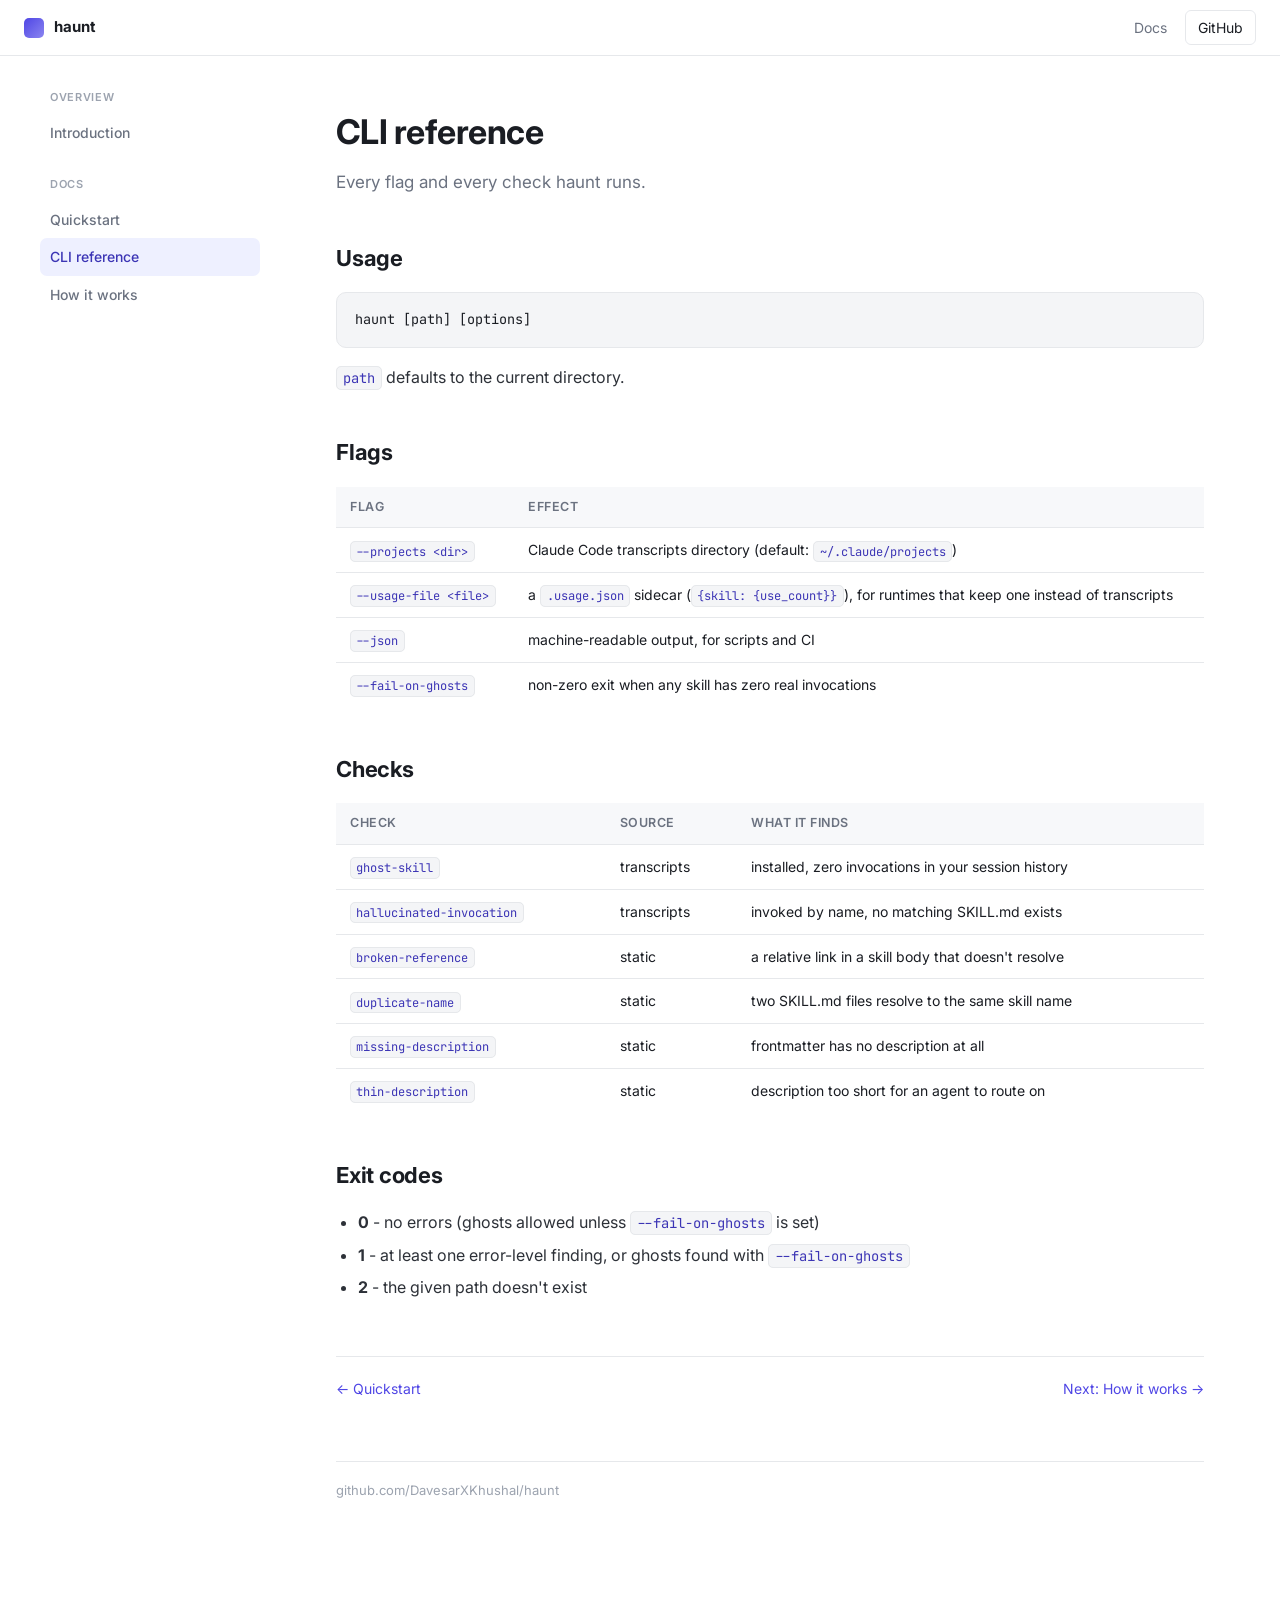
==== site/docs/cli-reference.html @ d3a732b2 "docs: multi-page light-theme documentation site" ====
<!doctype html>
<html lang="en">
<head>
<meta charset="utf-8">
<meta name="viewport" content="width=device-width, initial-scale=1">
<title>CLI reference - haunt docs</title>
<link rel="stylesheet" href="../styles.css">
</head>
<body>
<div class="topbar">
  <a class="topbar-brand" href="../index.html"><span class="mark"></span>haunt</a>
  <div class="topbar-right">
    <a href="../docs/quickstart.html">Docs</a>
    <a class="gh" href="https://github.com/DavesarXKhushal/haunt">GitHub</a>
  </div>
</div>
<div class="layout">
  <nav class="sidebar"><div class="group"><div class="group-label">Overview</div><a class="link" href="../index.html">Introduction</a></div><div class="group"><div class="group-label">Docs</div><a class="link" href="../docs/quickstart.html">Quickstart</a><a class="link active" href="../docs/cli-reference.html">CLI reference</a><a class="link" href="../docs/how-it-works.html">How it works</a></div></nav>
  <main class="content">
    <h1>CLI reference</h1>
    <p class="subtitle">Every flag and every check haunt runs.</p>
    
<h2>Usage</h2>
<pre>haunt [path] [options]</pre>
<p><code class="inline">path</code> defaults to the current directory.</p>

<h2>Flags</h2>
<table>
<tr><th>Flag</th><th>Effect</th></tr>
<tr><td><code class="inline">--projects &lt;dir&gt;</code></td><td>Claude Code transcripts directory (default: <code class="inline">~/.claude/projects</code>)</td></tr>
<tr><td><code class="inline">--usage-file &lt;file&gt;</code></td><td>a <code class="inline">.usage.json</code> sidecar (<code class="inline">{skill: {use_count}}</code>), for runtimes that keep one instead of transcripts</td></tr>
<tr><td><code class="inline">--json</code></td><td>machine-readable output, for scripts and CI</td></tr>
<tr><td><code class="inline">--fail-on-ghosts</code></td><td>non-zero exit when any skill has zero real invocations</td></tr>
</table>

<h2>Checks</h2>
<table>
<tr><th>Check</th><th>Source</th><th>What it finds</th></tr>
<tr><td><code class="inline">ghost-skill</code></td><td>transcripts</td><td>installed, zero invocations in your session history</td></tr>
<tr><td><code class="inline">hallucinated-invocation</code></td><td>transcripts</td><td>invoked by name, no matching SKILL.md exists</td></tr>
<tr><td><code class="inline">broken-reference</code></td><td>static</td><td>a relative link in a skill body that doesn't resolve</td></tr>
<tr><td><code class="inline">duplicate-name</code></td><td>static</td><td>two SKILL.md files resolve to the same skill name</td></tr>
<tr><td><code class="inline">missing-description</code></td><td>static</td><td>frontmatter has no description at all</td></tr>
<tr><td><code class="inline">thin-description</code></td><td>static</td><td>description too short for an agent to route on</td></tr>
</table>

<h2>Exit codes</h2>
<ul>
  <li><strong>0</strong> - no errors (ghosts allowed unless <code class="inline">--fail-on-ghosts</code> is set)</li>
  <li><strong>1</strong> - at least one error-level finding, or ghosts found with <code class="inline">--fail-on-ghosts</code></li>
  <li><strong>2</strong> - the given path doesn't exist</li>
</ul>

<div class="page-nav">
  <a href="quickstart.html">← Quickstart</a>
  <a href="how-it-works.html">Next: How it works →</a>
</div>

    <footer class="page-footer">github.com/DavesarXKhushal/haunt</footer>
  </main>
</div>
</body>
</html>
---- site/styles.css ----
@import url('https://fonts.googleapis.com/css2?family=Inter:wght@400;500;600;700&family=JetBrains+Mono:wght@400;500&display=swap');

:root {
  --bg: #ffffff;
  --bg-subtle: #f7f8fa;
  --bg-code: #f4f5f7;
  --border: #e6e8eb;
  --text: #1a1d23;
  --text-dim: #6b7280;
  --text-faint: #9ca3af;
  --accent: #4f46e5;
  --accent-dark: #3c35b5;
  --accent-soft: #eef0ff;
  --red: #c0352b;
  --red-soft: #fdecea;
  --yellow: #92600a;
  --yellow-soft: #fef6e7;
  --radius: 10px;
  --sidebar-w: 260px;
}

* { box-sizing: border-box; }

html, body {
  margin: 0;
  background: var(--bg);
  color: var(--text);
  font-family: 'Inter', -apple-system, BlinkMacSystemFont, "Segoe UI", sans-serif;
  font-size: 16px;
  line-height: 1.65;
  -webkit-font-smoothing: antialiased;
}

a { color: var(--accent); text-decoration: none; }
a:hover { text-decoration: underline; }

code, pre, kbd {
  font-family: 'JetBrains Mono', ui-monospace, SFMono-Regular, Menlo, Consolas, monospace;
}

code.inline {
  background: var(--bg-code);
  border: 1px solid var(--border);
  border-radius: 5px;
  padding: 0.15em 0.45em;
  font-size: 0.86em;
  color: var(--accent-dark);
}

pre {
  background: var(--bg-code);
  border: 1px solid var(--border);
  border-radius: var(--radius);
  padding: 16px 18px;
  font-size: 13.5px;
  line-height: 1.6;
  white-space: pre-wrap;
  word-break: break-word;
  overflow-wrap: anywhere;
  margin: 16px 0;
}

pre code { background: none; border: none; padding: 0; color: var(--text); }

.topbar {
  position: fixed;
  top: 0; left: 0; right: 0;
  height: 56px;
  display: flex;
  align-items: center;
  justify-content: space-between;
  padding: 0 24px;
  background: rgba(255,255,255,0.92);
  backdrop-filter: blur(8px);
  border-bottom: 1px solid var(--border);
  z-index: 20;
}

.topbar-brand {
  display: flex;
  align-items: center;
  gap: 10px;
  font-weight: 700;
  font-size: 15px;
  color: var(--text);
}

.topbar-brand .mark {
  width: 20px; height: 20px;
  border-radius: 5px;
  background: linear-gradient(135deg, var(--accent), #8b85f0);
  display: inline-block;
}

.topbar-right { display: flex; align-items: center; gap: 18px; font-size: 14px; }
.topbar-right a { color: var(--text-dim); }
.topbar-right a:hover { color: var(--text); text-decoration: none; }
.topbar-right a.gh { display: flex; align-items: center; gap: 6px; border: 1px solid var(--border); border-radius: 6px; padding: 5px 12px; color: var(--text); }
.topbar-right a.gh:hover { background: var(--bg-subtle); text-decoration: none; }

.layout { display: flex; padding-top: 56px; max-width: 1240px; margin: 0 auto; }

.sidebar {
  width: var(--sidebar-w);
  flex-shrink: 0;
  padding: 32px 20px 60px;
  position: sticky;
  top: 56px;
  height: calc(100vh - 56px);
  overflow-y: auto;
}

.sidebar .group { margin-bottom: 24px; }
.sidebar .group-label {
  font-size: 11px;
  font-weight: 600;
  text-transform: uppercase;
  letter-spacing: 0.06em;
  color: var(--text-faint);
  padding: 0 10px;
  margin-bottom: 8px;
}

.sidebar a {
  display: block;
  padding: 7px 10px;
  border-radius: 7px;
  color: var(--text-dim);
  font-size: 14px;
  font-weight: 500;
}

.sidebar a:hover { background: var(--bg-subtle); text-decoration: none; color: var(--text); }
.sidebar a.active { background: var(--accent-soft); color: var(--accent-dark); }

main.content {
  flex: 1;
  min-width: 0;
  padding: 48px 56px 120px;
}

main.content h1 { font-size: 34px; margin: 0 0 8px; letter-spacing: -0.015em; }
main.content .subtitle { color: var(--text-dim); font-size: 17px; margin: 0 0 36px; }
main.content h2 { font-size: 22px; margin: 44px 0 14px; letter-spacing: -0.01em; }
main.content h3 { font-size: 17px; margin: 28px 0 10px; }
main.content p { color: #2d3138; margin: 12px 0; }
main.content ul, main.content ol { color: #2d3138; padding-left: 22px; }
main.content li { margin: 6px 0; }

.callout {
  border: 1px solid var(--border);
  background: var(--bg-subtle);
  border-radius: var(--radius);
  padding: 16px 18px;
  margin: 20px 0;
  font-size: 14.5px;
}

.callout.warn { background: var(--yellow-soft); border-color: #f3dca0; }
.callout strong { color: var(--text); }

table { width: 100%; border-collapse: collapse; font-size: 14px; margin: 16px 0 28px; }
th, td { text-align: left; padding: 10px 14px; border-bottom: 1px solid var(--border); vertical-align: top; }
th { color: var(--text-dim); font-weight: 600; font-size: 12.5px; text-transform: uppercase; letter-spacing: 0.04em; background: var(--bg-subtle); }
tr:last-child td { border-bottom: none; }

.grid-cards {
  display: grid;
  grid-template-columns: repeat(3, 1fr);
  gap: 14px;
  margin: 24px 0;
}

.stat-card {
  border: 1px solid var(--border);
  border-radius: var(--radius);
  padding: 20px;
  background: var(--bg-subtle);
}

.stat-card .num { font-size: 28px; font-weight: 700; color: var(--accent-dark); display: block; }
.stat-card .label { font-size: 13px; color: var(--text-dim); margin-top: 2px; }

.card-row { display: grid; grid-template-columns: 1fr 1fr; gap: 14px; margin: 24px 0; }
.card {
  border: 1px solid var(--border);
  border-radius: var(--radius);
  padding: 20px;
}
.card h4 { margin: 0 0 6px; font-size: 15px; }
.card p { margin: 0; font-size: 14px; color: var(--text-dim); }

.btn-row { display: flex; gap: 10px; margin: 28px 0; flex-wrap: wrap; }
.btn {
  padding: 10px 18px;
  border-radius: 8px;
  font-size: 14px;
  font-weight: 600;
  border: 1px solid var(--border);
}
.btn-primary { background: var(--text); color: #fff; border-color: var(--text); }
.btn-primary:hover { opacity: 0.9; text-decoration: none; }
.btn-ghost { color: var(--text); }
.btn-ghost:hover { background: var(--bg-subtle); text-decoration: none; }

.hero { padding: 36px 0 0; }

.term-line-err { color: var(--red); }
.term-line-warn { color: var(--yellow); }
.term-line-dim { color: var(--text-faint); }

.page-nav {
  display: flex;
  justify-content: space-between;
  margin-top: 56px;
  padding-top: 20px;
  border-top: 1px solid var(--border);
  font-size: 14px;
}

footer.page-footer {
  margin-top: 60px;
  padding-top: 18px;
  border-top: 1px solid var(--border);
  font-size: 13px;
  color: var(--text-faint);
}

@media (max-width: 900px) {
  .sidebar { display: none; }
  main.content { padding: 32px 24px; }
  .grid-cards, .card-row { grid-template-columns: 1fr; }
}
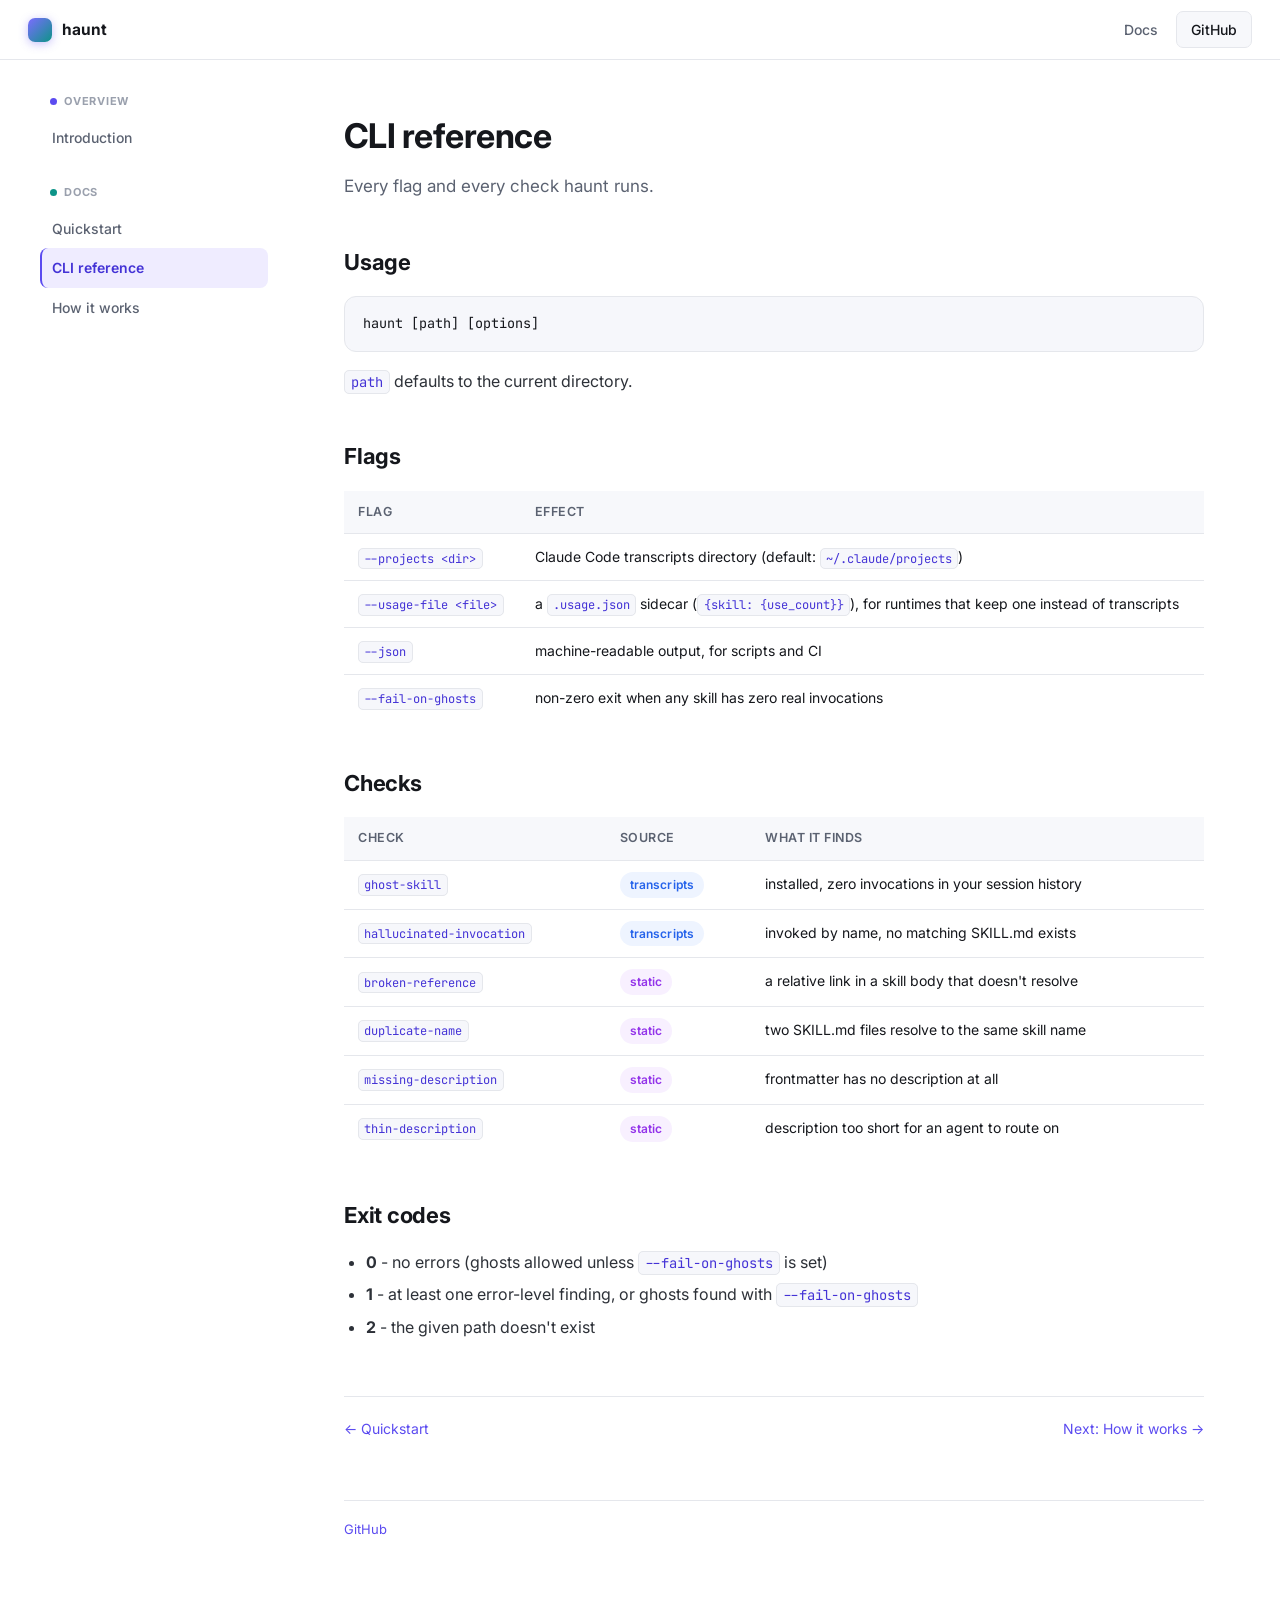
==== commit 5d4c863b: "docs: richer color system, badges, gradient accents" ====
--- a/site/docs/cli-reference.html
+++ b/site/docs/cli-reference.html
@@ -15,7 +15,7 @@
   </div>
 </div>
 <div class="layout">
-  <nav class="sidebar"><div class="group"><div class="group-label">Overview</div><a class="link" href="../index.html">Introduction</a></div><div class="group"><div class="group-label">Docs</div><a class="link" href="../docs/quickstart.html">Quickstart</a><a class="link active" href="../docs/cli-reference.html">CLI reference</a><a class="link" href="../docs/how-it-works.html">How it works</a></div></nav>
+  <nav class="sidebar"><div class="group"><div class="group-label"><span class="dot" style="background:var(--accent)"></span>Overview</div><a class="link" href="../index.html">Introduction</a></div><div class="group"><div class="group-label"><span class="dot" style="background:var(--teal)"></span>Docs</div><a class="link" href="../docs/quickstart.html">Quickstart</a><a class="link active" href="../docs/cli-reference.html">CLI reference</a><a class="link" href="../docs/how-it-works.html">How it works</a></div></nav>
   <main class="content">
     <h1>CLI reference</h1>
     <p class="subtitle">Every flag and every check haunt runs.</p>
@@ -36,12 +36,12 @@
 <h2>Checks</h2>
 <table>
 <tr><th>Check</th><th>Source</th><th>What it finds</th></tr>
-<tr><td><code class="inline">ghost-skill</code></td><td>transcripts</td><td>installed, zero invocations in your session history</td></tr>
-<tr><td><code class="inline">hallucinated-invocation</code></td><td>transcripts</td><td>invoked by name, no matching SKILL.md exists</td></tr>
-<tr><td><code class="inline">broken-reference</code></td><td>static</td><td>a relative link in a skill body that doesn't resolve</td></tr>
-<tr><td><code class="inline">duplicate-name</code></td><td>static</td><td>two SKILL.md files resolve to the same skill name</td></tr>
-<tr><td><code class="inline">missing-description</code></td><td>static</td><td>frontmatter has no description at all</td></tr>
-<tr><td><code class="inline">thin-description</code></td><td>static</td><td>description too short for an agent to route on</td></tr>
+<tr><td><code class="inline">ghost-skill</code></td><td><span class="badge badge-transcripts">transcripts</span></td><td>installed, zero invocations in your session history</td></tr>
+<tr><td><code class="inline">hallucinated-invocation</code></td><td><span class="badge badge-transcripts">transcripts</span></td><td>invoked by name, no matching SKILL.md exists</td></tr>
+<tr><td><code class="inline">broken-reference</code></td><td><span class="badge badge-static">static</span></td><td>a relative link in a skill body that doesn't resolve</td></tr>
+<tr><td><code class="inline">duplicate-name</code></td><td><span class="badge badge-static">static</span></td><td>two SKILL.md files resolve to the same skill name</td></tr>
+<tr><td><code class="inline">missing-description</code></td><td><span class="badge badge-static">static</span></td><td>frontmatter has no description at all</td></tr>
+<tr><td><code class="inline">thin-description</code></td><td><span class="badge badge-static">static</span></td><td>description too short for an agent to route on</td></tr>
 </table>
 
 <h2>Exit codes</h2>
@@ -56,7 +56,7 @@
   <a href="how-it-works.html">Next: How it works →</a>
 </div>
 
-    <footer class="page-footer">github.com/DavesarXKhushal/haunt</footer>
+    <footer class="page-footer"><a href="https://github.com/DavesarXKhushal/haunt">GitHub</a></footer>
   </main>
 </div>
 </body>
--- a/site/styles.css
+++ b/site/styles.css
@@ -2,21 +2,30 @@
 
 :root {
   --bg: #ffffff;
-  --bg-subtle: #f7f8fa;
-  --bg-code: #f4f5f7;
-  --border: #e6e8eb;
-  --text: #1a1d23;
-  --text-dim: #6b7280;
-  --text-faint: #9ca3af;
-  --accent: #4f46e5;
-  --accent-dark: #3c35b5;
-  --accent-soft: #eef0ff;
-  --red: #c0352b;
-  --red-soft: #fdecea;
-  --yellow: #92600a;
-  --yellow-soft: #fef6e7;
-  --radius: 10px;
-  --sidebar-w: 260px;
+  --bg-subtle: #f7f8fb;
+  --bg-code: #f6f7fb;
+  --border: #e5e7ec;
+  --text: #15171c;
+  --text-dim: #5b6271;
+  --text-faint: #9aa0ad;
+  --accent: #5b4bf0;
+  --accent-dark: #4433d6;
+  --accent-bright: #7c6cff;
+  --accent-soft: #efecff;
+  --teal: #0d9488;
+  --teal-soft: #e8f8f5;
+  --red: #dc2626;
+  --red-soft: #fef2f2;
+  --yellow: #b45309;
+  --yellow-soft: #fff7e6;
+  --green: #059669;
+  --green-soft: #ecfdf5;
+  --blue: #2563eb;
+  --blue-soft: #eef4ff;
+  --purple: #9333ea;
+  --purple-soft: #f8f0ff;
+  --radius: 12px;
+  --sidebar-w: 268px;
 }
 
 * { box-sizing: border-box; }
@@ -65,13 +74,13 @@
 .topbar {
   position: fixed;
   top: 0; left: 0; right: 0;
-  height: 56px;
+  height: 60px;
   display: flex;
   align-items: center;
   justify-content: space-between;
-  padding: 0 24px;
-  background: rgba(255,255,255,0.92);
-  backdrop-filter: blur(8px);
+  padding: 0 28px;
+  background: rgba(255,255,255,0.88);
+  backdrop-filter: blur(10px);
   border-bottom: 1px solid var(--border);
   z-index: 20;
 }
@@ -81,57 +90,68 @@
   align-items: center;
   gap: 10px;
   font-weight: 700;
-  font-size: 15px;
+  font-size: 15.5px;
   color: var(--text);
 }
 
 .topbar-brand .mark {
-  width: 20px; height: 20px;
-  border-radius: 5px;
-  background: linear-gradient(135deg, var(--accent), #8b85f0);
+  width: 24px; height: 24px;
+  border-radius: 7px;
+  background: linear-gradient(135deg, var(--accent-bright), var(--teal));
   display: inline-block;
+  box-shadow: 0 2px 10px rgba(91,75,240,0.35);
 }
 
 .topbar-right { display: flex; align-items: center; gap: 18px; font-size: 14px; }
-.topbar-right a { color: var(--text-dim); }
+.topbar-right a { color: var(--text-dim); font-weight: 500; }
 .topbar-right a:hover { color: var(--text); text-decoration: none; }
-.topbar-right a.gh { display: flex; align-items: center; gap: 6px; border: 1px solid var(--border); border-radius: 6px; padding: 5px 12px; color: var(--text); }
-.topbar-right a.gh:hover { background: var(--bg-subtle); text-decoration: none; }
-
-.layout { display: flex; padding-top: 56px; max-width: 1240px; margin: 0 auto; }
+.topbar-right a.gh { display: flex; align-items: center; gap: 6px; border: 1px solid var(--border); border-radius: 7px; padding: 6px 14px; color: var(--text); background: var(--bg-subtle); }
+.topbar-right a.gh:hover { background: var(--accent-soft); border-color: var(--accent-bright); text-decoration: none; }
+
+.layout { display: flex; padding-top: 60px; max-width: 1240px; margin: 0 auto; }
 
 .sidebar {
   width: var(--sidebar-w);
   flex-shrink: 0;
   padding: 32px 20px 60px;
   position: sticky;
-  top: 56px;
-  height: calc(100vh - 56px);
+  top: 60px;
+  height: calc(100vh - 60px);
   overflow-y: auto;
 }
 
-.sidebar .group { margin-bottom: 24px; }
+.sidebar .group { margin-bottom: 26px; }
 .sidebar .group-label {
+  display: flex;
+  align-items: center;
+  gap: 7px;
   font-size: 11px;
-  font-weight: 600;
+  font-weight: 700;
   text-transform: uppercase;
-  letter-spacing: 0.06em;
+  letter-spacing: 0.07em;
   color: var(--text-faint);
   padding: 0 10px;
   margin-bottom: 8px;
 }
 
+.sidebar .group-label .dot {
+  width: 7px; height: 7px;
+  border-radius: 50%;
+  display: inline-block;
+}
+
 .sidebar a {
   display: block;
-  padding: 7px 10px;
-  border-radius: 7px;
+  padding: 8px 10px;
+  border-radius: 8px;
   color: var(--text-dim);
   font-size: 14px;
   font-weight: 500;
+  border-left: 2px solid transparent;
 }
 
 .sidebar a:hover { background: var(--bg-subtle); text-decoration: none; color: var(--text); }
-.sidebar a.active { background: var(--accent-soft); color: var(--accent-dark); }
+.sidebar a.active { background: var(--accent-soft); color: var(--accent-dark); font-weight: 600; border-left: 2px solid var(--accent); }
 
 main.content {
   flex: 1;
@@ -154,15 +174,34 @@
   padding: 16px 18px;
   margin: 20px 0;
   font-size: 14.5px;
-}
-
-.callout.warn { background: var(--yellow-soft); border-color: #f3dca0; }
+  border-left: 3px solid var(--blue);
+}
+
+.callout.warn { background: var(--yellow-soft); border-color: #f3dca0; border-left: 3px solid var(--yellow); }
 .callout strong { color: var(--text); }
 
+.badge {
+  display: inline-flex;
+  align-items: center;
+  gap: 5px;
+  padding: 3px 10px;
+  border-radius: 999px;
+  font-size: 12px;
+  font-weight: 600;
+  letter-spacing: 0.01em;
+}
+
+.badge-error { background: var(--red-soft); color: var(--red); }
+.badge-warn { background: var(--yellow-soft); color: var(--yellow); }
+.badge-static { background: var(--purple-soft); color: var(--purple); }
+.badge-transcripts { background: var(--blue-soft); color: var(--blue); }
+.badge-ok { background: var(--green-soft); color: var(--green); }
+
 table { width: 100%; border-collapse: collapse; font-size: 14px; margin: 16px 0 28px; }
-th, td { text-align: left; padding: 10px 14px; border-bottom: 1px solid var(--border); vertical-align: top; }
+th, td { text-align: left; padding: 11px 14px; border-bottom: 1px solid var(--border); vertical-align: top; }
 th { color: var(--text-dim); font-weight: 600; font-size: 12.5px; text-transform: uppercase; letter-spacing: 0.04em; background: var(--bg-subtle); }
 tr:last-child td { border-bottom: none; }
+tr:hover td { background: var(--bg-subtle); }
 
 .grid-cards {
   display: grid;
@@ -174,23 +213,47 @@
 .stat-card {
   border: 1px solid var(--border);
   border-radius: var(--radius);
-  padding: 20px;
+  padding: 22px;
   background: var(--bg-subtle);
-}
-
-.stat-card .num { font-size: 28px; font-weight: 700; color: var(--accent-dark); display: block; }
-.stat-card .label { font-size: 13px; color: var(--text-dim); margin-top: 2px; }
+  border-top: 3px solid var(--accent);
+}
+
+.stat-card.alt { border-top-color: var(--teal); }
+.stat-card.warn { border-top-color: var(--yellow); }
+
+.stat-card .num { font-size: 30px; font-weight: 700; color: var(--accent-dark); display: block; letter-spacing: -0.01em; }
+.stat-card .label { font-size: 13px; color: var(--text-dim); margin-top: 4px; }
 
 .card-row { display: grid; grid-template-columns: 1fr 1fr; gap: 14px; margin: 24px 0; }
 .card {
   border: 1px solid var(--border);
   border-radius: var(--radius);
-  padding: 20px;
-}
-.card h4 { margin: 0 0 6px; font-size: 15px; }
+  padding: 22px;
+  border-top: 3px solid var(--purple);
+}
+.card.blue { border-top-color: var(--blue); }
+.card h4 { margin: 0 0 6px; font-size: 15.5px; display: flex; align-items: center; gap: 8px; }
 .card p { margin: 0; font-size: 14px; color: var(--text-dim); }
 
 .btn-row { display: flex; gap: 10px; margin: 28px 0; flex-wrap: wrap; }
+
+.hero {
+  padding: 36px 0 0;
+  position: relative;
+}
+
+.hero-glow {
+  position: absolute;
+  top: -80px;
+  left: -120px;
+  width: 520px;
+  height: 320px;
+  background: radial-gradient(circle, rgba(124,108,255,0.16), rgba(13,148,136,0.08) 60%, transparent 75%);
+  filter: blur(20px);
+  z-index: -1;
+  pointer-events: none;
+}
+
 .btn {
   padding: 10px 18px;
   border-radius: 8px;
@@ -198,15 +261,13 @@
   font-weight: 600;
   border: 1px solid var(--border);
 }
-.btn-primary { background: var(--text); color: #fff; border-color: var(--text); }
-.btn-primary:hover { opacity: 0.9; text-decoration: none; }
+.btn-primary { background: linear-gradient(135deg, var(--accent), var(--accent-dark)); color: #fff; border-color: transparent; box-shadow: 0 4px 14px rgba(91,75,240,0.3); }
+.btn-primary:hover { opacity: 0.92; text-decoration: none; }
 .btn-ghost { color: var(--text); }
 .btn-ghost:hover { background: var(--bg-subtle); text-decoration: none; }
 
-.hero { padding: 36px 0 0; }
-
-.term-line-err { color: var(--red); }
-.term-line-warn { color: var(--yellow); }
+.term-line-err { color: var(--red); font-weight: 600; }
+.term-line-warn { color: var(--yellow); font-weight: 600; }
 .term-line-dim { color: var(--text-faint); }
 
 .page-nav {
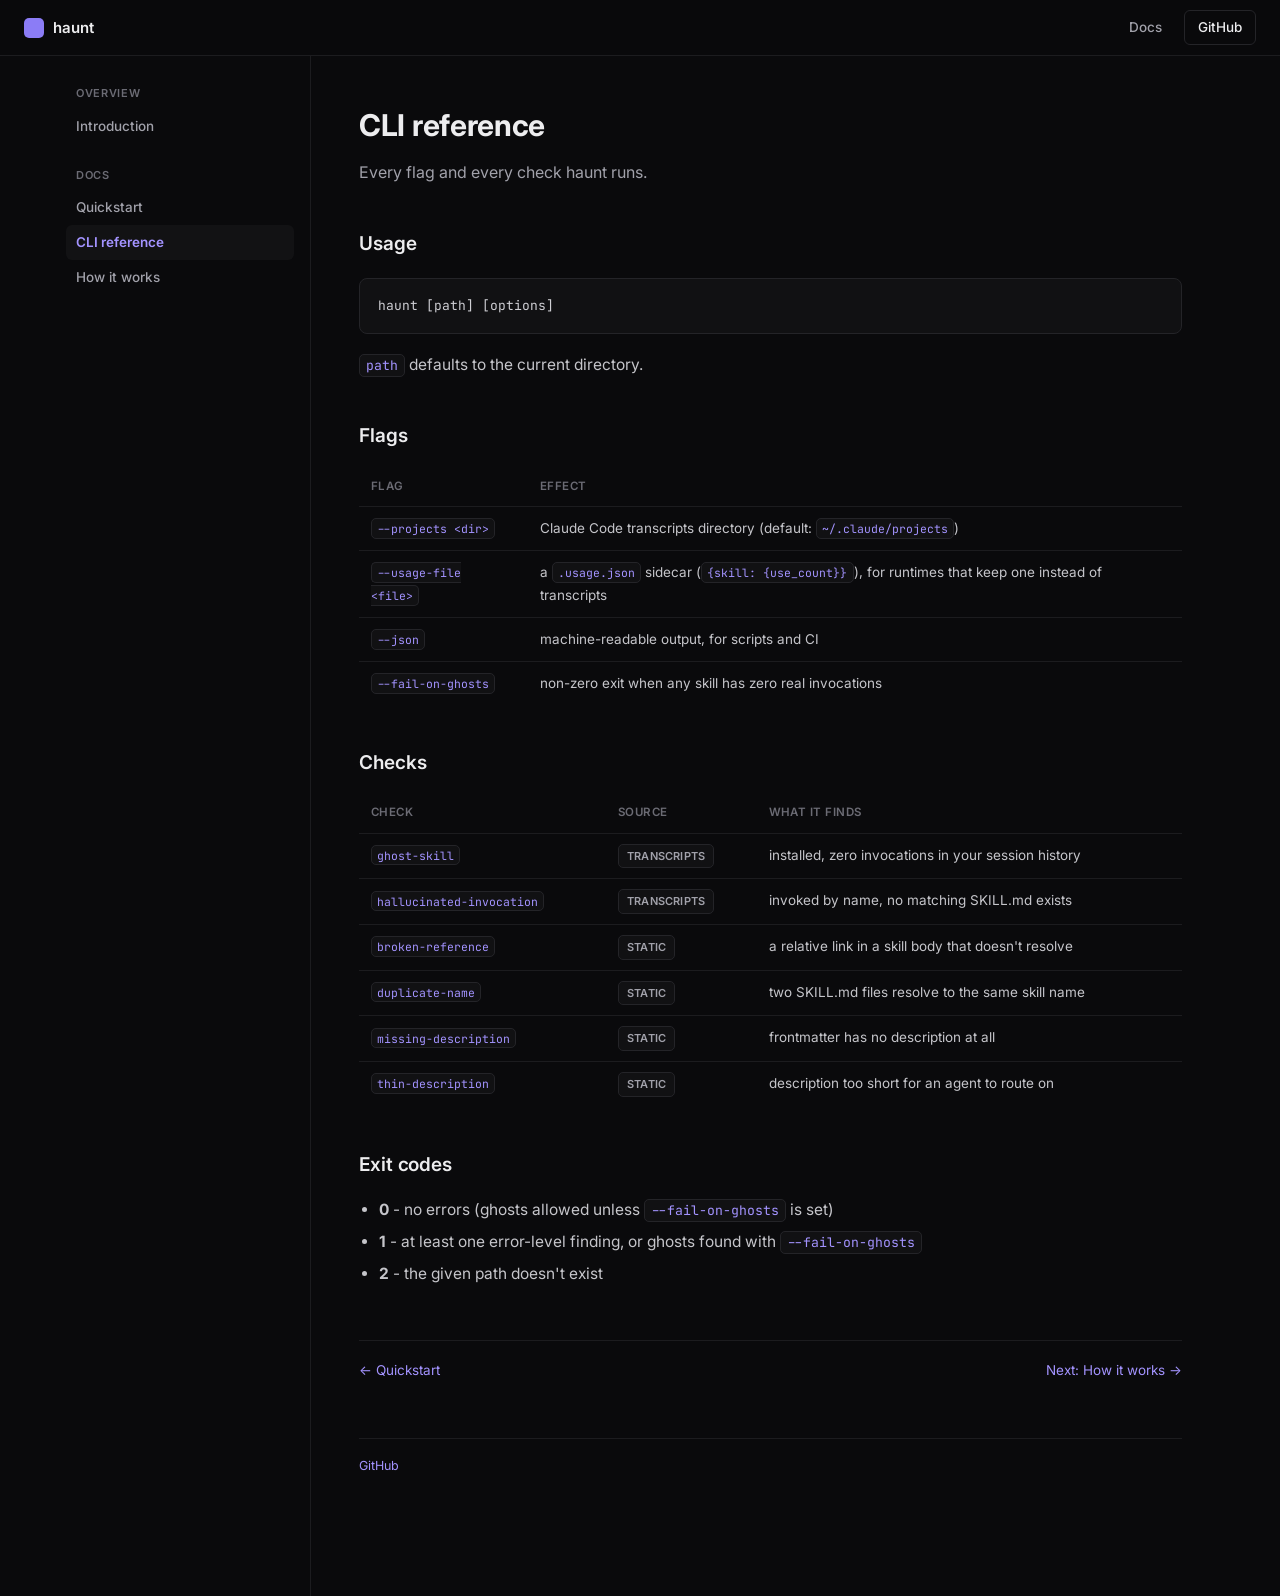
==== commit 0d74a7a4: "docs: restrained dark theme, single accent, remove rainbow badges" ====
--- a/site/docs/cli-reference.html
+++ b/site/docs/cli-reference.html
@@ -15,7 +15,7 @@
   </div>
 </div>
 <div class="layout">
-  <nav class="sidebar"><div class="group"><div class="group-label"><span class="dot" style="background:var(--accent)"></span>Overview</div><a class="link" href="../index.html">Introduction</a></div><div class="group"><div class="group-label"><span class="dot" style="background:var(--teal)"></span>Docs</div><a class="link" href="../docs/quickstart.html">Quickstart</a><a class="link active" href="../docs/cli-reference.html">CLI reference</a><a class="link" href="../docs/how-it-works.html">How it works</a></div></nav>
+  <nav class="sidebar"><div class="group"><div class="group-label">Overview</div><a class="link" href="../index.html">Introduction</a></div><div class="group"><div class="group-label">Docs</div><a class="link" href="../docs/quickstart.html">Quickstart</a><a class="link active" href="../docs/cli-reference.html">CLI reference</a><a class="link" href="../docs/how-it-works.html">How it works</a></div></nav>
   <main class="content">
     <h1>CLI reference</h1>
     <p class="subtitle">Every flag and every check haunt runs.</p>
@@ -36,12 +36,12 @@
 <h2>Checks</h2>
 <table>
 <tr><th>Check</th><th>Source</th><th>What it finds</th></tr>
-<tr><td><code class="inline">ghost-skill</code></td><td><span class="badge badge-transcripts">transcripts</span></td><td>installed, zero invocations in your session history</td></tr>
-<tr><td><code class="inline">hallucinated-invocation</code></td><td><span class="badge badge-transcripts">transcripts</span></td><td>invoked by name, no matching SKILL.md exists</td></tr>
-<tr><td><code class="inline">broken-reference</code></td><td><span class="badge badge-static">static</span></td><td>a relative link in a skill body that doesn't resolve</td></tr>
-<tr><td><code class="inline">duplicate-name</code></td><td><span class="badge badge-static">static</span></td><td>two SKILL.md files resolve to the same skill name</td></tr>
-<tr><td><code class="inline">missing-description</code></td><td><span class="badge badge-static">static</span></td><td>frontmatter has no description at all</td></tr>
-<tr><td><code class="inline">thin-description</code></td><td><span class="badge badge-static">static</span></td><td>description too short for an agent to route on</td></tr>
+<tr><td><code class="inline">ghost-skill</code></td><td><span class="badge">transcripts</span></td><td>installed, zero invocations in your session history</td></tr>
+<tr><td><code class="inline">hallucinated-invocation</code></td><td><span class="badge">transcripts</span></td><td>invoked by name, no matching SKILL.md exists</td></tr>
+<tr><td><code class="inline">broken-reference</code></td><td><span class="badge">static</span></td><td>a relative link in a skill body that doesn't resolve</td></tr>
+<tr><td><code class="inline">duplicate-name</code></td><td><span class="badge">static</span></td><td>two SKILL.md files resolve to the same skill name</td></tr>
+<tr><td><code class="inline">missing-description</code></td><td><span class="badge">static</span></td><td>frontmatter has no description at all</td></tr>
+<tr><td><code class="inline">thin-description</code></td><td><span class="badge">static</span></td><td>description too short for an agent to route on</td></tr>
 </table>
 
 <h2>Exit codes</h2>
--- a/site/styles.css
+++ b/site/styles.css
@@ -1,31 +1,21 @@
 @import url('https://fonts.googleapis.com/css2?family=Inter:wght@400;500;600;700&family=JetBrains+Mono:wght@400;500&display=swap');
 
 :root {
-  --bg: #ffffff;
-  --bg-subtle: #f7f8fb;
-  --bg-code: #f6f7fb;
-  --border: #e5e7ec;
-  --text: #15171c;
-  --text-dim: #5b6271;
-  --text-faint: #9aa0ad;
-  --accent: #5b4bf0;
-  --accent-dark: #4433d6;
-  --accent-bright: #7c6cff;
-  --accent-soft: #efecff;
-  --teal: #0d9488;
-  --teal-soft: #e8f8f5;
-  --red: #dc2626;
-  --red-soft: #fef2f2;
-  --yellow: #b45309;
-  --yellow-soft: #fff7e6;
-  --green: #059669;
-  --green-soft: #ecfdf5;
-  --blue: #2563eb;
-  --blue-soft: #eef4ff;
-  --purple: #9333ea;
-  --purple-soft: #f8f0ff;
-  --radius: 12px;
-  --sidebar-w: 268px;
+  --bg: #0a0a0c;
+  --bg-raised: #121214;
+  --bg-code: #111113;
+  --bg-hover: #1a1a1d;
+  --border: #242428;
+  --border-soft: #1c1c1f;
+  --text: #ededef;
+  --text-dim: #a1a1aa;
+  --text-faint: #6b6b74;
+  --accent: #8b7cf6;
+  --accent-bright: #a393ff;
+  --red: #f06a6a;
+  --yellow: #e0a94c;
+  --radius: 8px;
+  --sidebar-w: 260px;
 }
 
 * { box-sizing: border-box; }
@@ -35,12 +25,12 @@
   background: var(--bg);
   color: var(--text);
   font-family: 'Inter', -apple-system, BlinkMacSystemFont, "Segoe UI", sans-serif;
-  font-size: 16px;
-  line-height: 1.65;
+  font-size: 15.5px;
+  line-height: 1.7;
   -webkit-font-smoothing: antialiased;
 }
 
-a { color: var(--accent); text-decoration: none; }
+a { color: var(--accent-bright); text-decoration: none; }
 a:hover { text-decoration: underline; }
 
 code, pre, kbd {
@@ -52,8 +42,8 @@
   border: 1px solid var(--border);
   border-radius: 5px;
   padding: 0.15em 0.45em;
-  font-size: 0.86em;
-  color: var(--accent-dark);
+  font-size: 0.85em;
+  color: var(--accent-bright);
 }
 
 pre {
@@ -61,234 +51,194 @@
   border: 1px solid var(--border);
   border-radius: var(--radius);
   padding: 16px 18px;
-  font-size: 13.5px;
-  line-height: 1.6;
+  font-size: 13px;
+  line-height: 1.65;
   white-space: pre-wrap;
   word-break: break-word;
   overflow-wrap: anywhere;
-  margin: 16px 0;
-}
-
-pre code { background: none; border: none; padding: 0; color: var(--text); }
+  margin: 18px 0;
+  color: #cfcfd4;
+}
+
+pre code { background: none; border: none; padding: 0; color: inherit; }
 
 .topbar {
   position: fixed;
   top: 0; left: 0; right: 0;
-  height: 60px;
+  height: 56px;
   display: flex;
   align-items: center;
   justify-content: space-between;
-  padding: 0 28px;
-  background: rgba(255,255,255,0.88);
+  padding: 0 24px;
+  background: rgba(10,10,12,0.88);
   backdrop-filter: blur(10px);
-  border-bottom: 1px solid var(--border);
+  border-bottom: 1px solid var(--border-soft);
   z-index: 20;
 }
 
 .topbar-brand {
   display: flex;
   align-items: center;
-  gap: 10px;
-  font-weight: 700;
-  font-size: 15.5px;
+  gap: 9px;
+  font-weight: 600;
+  font-size: 15px;
   color: var(--text);
 }
 
 .topbar-brand .mark {
-  width: 24px; height: 24px;
-  border-radius: 7px;
-  background: linear-gradient(135deg, var(--accent-bright), var(--teal));
+  width: 20px; height: 20px;
+  border-radius: 5px;
+  background: var(--accent);
   display: inline-block;
-  box-shadow: 0 2px 10px rgba(91,75,240,0.35);
-}
-
-.topbar-right { display: flex; align-items: center; gap: 18px; font-size: 14px; }
+}
+
+.topbar-right { display: flex; align-items: center; gap: 22px; font-size: 13.5px; }
 .topbar-right a { color: var(--text-dim); font-weight: 500; }
 .topbar-right a:hover { color: var(--text); text-decoration: none; }
-.topbar-right a.gh { display: flex; align-items: center; gap: 6px; border: 1px solid var(--border); border-radius: 7px; padding: 6px 14px; color: var(--text); background: var(--bg-subtle); }
-.topbar-right a.gh:hover { background: var(--accent-soft); border-color: var(--accent-bright); text-decoration: none; }
-
-.layout { display: flex; padding-top: 60px; max-width: 1240px; margin: 0 auto; }
+.topbar-right a.gh { display: flex; align-items: center; gap: 6px; border: 1px solid var(--border); border-radius: 6px; padding: 5px 13px; color: var(--text); }
+.topbar-right a.gh:hover { background: var(--bg-hover); text-decoration: none; }
+
+.layout { display: flex; padding-top: 56px; max-width: 1180px; margin: 0 auto; }
 
 .sidebar {
   width: var(--sidebar-w);
   flex-shrink: 0;
-  padding: 32px 20px 60px;
+  padding: 28px 16px 60px;
   position: sticky;
-  top: 60px;
-  height: calc(100vh - 60px);
+  top: 56px;
+  height: calc(100vh - 56px);
   overflow-y: auto;
 }
 
-.sidebar .group { margin-bottom: 26px; }
+.sidebar .group { margin-bottom: 22px; }
 .sidebar .group-label {
-  display: flex;
-  align-items: center;
-  gap: 7px;
   font-size: 11px;
-  font-weight: 700;
+  font-weight: 600;
   text-transform: uppercase;
-  letter-spacing: 0.07em;
+  letter-spacing: 0.06em;
   color: var(--text-faint);
   padding: 0 10px;
-  margin-bottom: 8px;
-}
-
-.sidebar .group-label .dot {
-  width: 7px; height: 7px;
-  border-radius: 50%;
-  display: inline-block;
+  margin-bottom: 6px;
 }
 
 .sidebar a {
   display: block;
-  padding: 8px 10px;
-  border-radius: 8px;
+  padding: 6px 10px;
+  border-radius: 6px;
   color: var(--text-dim);
-  font-size: 14px;
+  font-size: 13.5px;
   font-weight: 500;
-  border-left: 2px solid transparent;
-}
-
-.sidebar a:hover { background: var(--bg-subtle); text-decoration: none; color: var(--text); }
-.sidebar a.active { background: var(--accent-soft); color: var(--accent-dark); font-weight: 600; border-left: 2px solid var(--accent); }
+}
+
+.sidebar a:hover { background: var(--bg-hover); text-decoration: none; color: var(--text); }
+.sidebar a.active { background: var(--bg-raised); color: var(--accent-bright); font-weight: 600; }
 
 main.content {
   flex: 1;
   min-width: 0;
-  padding: 48px 56px 120px;
-}
-
-main.content h1 { font-size: 34px; margin: 0 0 8px; letter-spacing: -0.015em; }
-main.content .subtitle { color: var(--text-dim); font-size: 17px; margin: 0 0 36px; }
-main.content h2 { font-size: 22px; margin: 44px 0 14px; letter-spacing: -0.01em; }
-main.content h3 { font-size: 17px; margin: 28px 0 10px; }
-main.content p { color: #2d3138; margin: 12px 0; }
-main.content ul, main.content ol { color: #2d3138; padding-left: 22px; }
+  padding: 44px 48px 120px;
+  border-left: 1px solid var(--border-soft);
+}
+
+main.content h1 { font-size: 30px; margin: 0 0 8px; letter-spacing: -0.01em; font-weight: 700; }
+main.content .subtitle { color: var(--text-dim); font-size: 16px; margin: 0 0 34px; }
+main.content h2 { font-size: 19px; margin: 42px 0 12px; font-weight: 600; letter-spacing: -0.005em; }
+main.content h3 { font-size: 15.5px; margin: 26px 0 8px; font-weight: 600; }
+main.content p { color: #c5c5ca; margin: 12px 0; }
+main.content ul, main.content ol { color: #c5c5ca; padding-left: 20px; }
 main.content li { margin: 6px 0; }
 
 .callout {
   border: 1px solid var(--border);
-  background: var(--bg-subtle);
+  background: var(--bg-raised);
   border-radius: var(--radius);
-  padding: 16px 18px;
-  margin: 20px 0;
-  font-size: 14.5px;
-  border-left: 3px solid var(--blue);
-}
-
-.callout.warn { background: var(--yellow-soft); border-color: #f3dca0; border-left: 3px solid var(--yellow); }
+  padding: 14px 16px;
+  margin: 18px 0;
+  font-size: 14px;
+}
+
 .callout strong { color: var(--text); }
 
 .badge {
   display: inline-flex;
   align-items: center;
-  gap: 5px;
-  padding: 3px 10px;
-  border-radius: 999px;
-  font-size: 12px;
-  font-weight: 600;
-  letter-spacing: 0.01em;
-}
-
-.badge-error { background: var(--red-soft); color: var(--red); }
-.badge-warn { background: var(--yellow-soft); color: var(--yellow); }
-.badge-static { background: var(--purple-soft); color: var(--purple); }
-.badge-transcripts { background: var(--blue-soft); color: var(--blue); }
-.badge-ok { background: var(--green-soft); color: var(--green); }
-
-table { width: 100%; border-collapse: collapse; font-size: 14px; margin: 16px 0 28px; }
-th, td { text-align: left; padding: 11px 14px; border-bottom: 1px solid var(--border); vertical-align: top; }
-th { color: var(--text-dim); font-weight: 600; font-size: 12.5px; text-transform: uppercase; letter-spacing: 0.04em; background: var(--bg-subtle); }
+  padding: 2px 8px;
+  border-radius: 5px;
+  font-size: 11px;
+  font-weight: 600;
+  letter-spacing: 0.02em;
+  text-transform: uppercase;
+  background: var(--bg-code);
+  border: 1px solid var(--border);
+  color: var(--text-dim);
+}
+
+.badge-err { color: var(--red); border-color: rgba(240,106,106,0.3); }
+.badge-warn { color: var(--yellow); border-color: rgba(224,169,76,0.3); }
+
+table { width: 100%; border-collapse: collapse; font-size: 13.5px; margin: 14px 0 26px; }
+th, td { text-align: left; padding: 10px 12px; border-bottom: 1px solid var(--border-soft); vertical-align: top; color: #c5c5ca; }
+th { color: var(--text-faint); font-weight: 600; font-size: 11.5px; text-transform: uppercase; letter-spacing: 0.04em; }
 tr:last-child td { border-bottom: none; }
-tr:hover td { background: var(--bg-subtle); }
 
 .grid-cards {
   display: grid;
   grid-template-columns: repeat(3, 1fr);
-  gap: 14px;
-  margin: 24px 0;
-}
-
-.stat-card {
-  border: 1px solid var(--border);
+  gap: 1px;
+  background: var(--border-soft);
+  border: 1px solid var(--border-soft);
   border-radius: var(--radius);
-  padding: 22px;
-  background: var(--bg-subtle);
-  border-top: 3px solid var(--accent);
-}
-
-.stat-card.alt { border-top-color: var(--teal); }
-.stat-card.warn { border-top-color: var(--yellow); }
-
-.stat-card .num { font-size: 30px; font-weight: 700; color: var(--accent-dark); display: block; letter-spacing: -0.01em; }
-.stat-card .label { font-size: 13px; color: var(--text-dim); margin-top: 4px; }
-
-.card-row { display: grid; grid-template-columns: 1fr 1fr; gap: 14px; margin: 24px 0; }
-.card {
-  border: 1px solid var(--border);
-  border-radius: var(--radius);
-  padding: 22px;
-  border-top: 3px solid var(--purple);
-}
-.card.blue { border-top-color: var(--blue); }
-.card h4 { margin: 0 0 6px; font-size: 15.5px; display: flex; align-items: center; gap: 8px; }
-.card p { margin: 0; font-size: 14px; color: var(--text-dim); }
-
-.btn-row { display: flex; gap: 10px; margin: 28px 0; flex-wrap: wrap; }
-
-.hero {
-  padding: 36px 0 0;
-  position: relative;
-}
-
-.hero-glow {
-  position: absolute;
-  top: -80px;
-  left: -120px;
-  width: 520px;
-  height: 320px;
-  background: radial-gradient(circle, rgba(124,108,255,0.16), rgba(13,148,136,0.08) 60%, transparent 75%);
-  filter: blur(20px);
-  z-index: -1;
-  pointer-events: none;
-}
-
+  overflow: hidden;
+  margin: 22px 0;
+}
+
+.stat-card { background: var(--bg-raised); padding: 20px; }
+.stat-card .num { font-size: 26px; font-weight: 700; color: var(--text); display: block; letter-spacing: -0.01em; }
+.stat-card .label { font-size: 12.5px; color: var(--text-dim); margin-top: 4px; }
+
+.card-row { display: grid; grid-template-columns: 1fr 1fr; gap: 1px; background: var(--border-soft); border: 1px solid var(--border-soft); border-radius: var(--radius); overflow: hidden; margin: 22px 0; }
+.card { background: var(--bg-raised); padding: 20px; }
+.card h4 { margin: 0 0 6px; font-size: 14.5px; font-weight: 600; display: flex; align-items: center; gap: 8px; color: var(--text); }
+.card p { margin: 0; font-size: 13.5px; color: var(--text-dim); }
+
+.btn-row { display: flex; gap: 10px; margin: 26px 0; flex-wrap: wrap; }
 .btn {
-  padding: 10px 18px;
-  border-radius: 8px;
-  font-size: 14px;
-  font-weight: 600;
-  border: 1px solid var(--border);
-}
-.btn-primary { background: linear-gradient(135deg, var(--accent), var(--accent-dark)); color: #fff; border-color: transparent; box-shadow: 0 4px 14px rgba(91,75,240,0.3); }
-.btn-primary:hover { opacity: 0.92; text-decoration: none; }
+  padding: 9px 16px;
+  border-radius: 7px;
+  font-size: 13.5px;
+  font-weight: 600;
+  border: 1px solid var(--border);
+}
+.btn-primary { background: var(--accent); color: #0a0a0c; border-color: var(--accent); }
+.btn-primary:hover { background: var(--accent-bright); text-decoration: none; }
 .btn-ghost { color: var(--text); }
-.btn-ghost:hover { background: var(--bg-subtle); text-decoration: none; }
-
-.term-line-err { color: var(--red); font-weight: 600; }
-.term-line-warn { color: var(--yellow); font-weight: 600; }
+.btn-ghost:hover { background: var(--bg-hover); text-decoration: none; }
+
+.hero { padding: 30px 0 0; }
+
+.term-line-err { color: var(--red); }
+.term-line-warn { color: var(--yellow); }
 .term-line-dim { color: var(--text-faint); }
 
 .page-nav {
   display: flex;
   justify-content: space-between;
+  margin-top: 52px;
+  padding-top: 18px;
+  border-top: 1px solid var(--border-soft);
+  font-size: 13.5px;
+}
+
+footer.page-footer {
   margin-top: 56px;
-  padding-top: 20px;
-  border-top: 1px solid var(--border);
-  font-size: 14px;
-}
-
-footer.page-footer {
-  margin-top: 60px;
-  padding-top: 18px;
-  border-top: 1px solid var(--border);
-  font-size: 13px;
+  padding-top: 16px;
+  border-top: 1px solid var(--border-soft);
+  font-size: 12.5px;
   color: var(--text-faint);
 }
 
 @media (max-width: 900px) {
   .sidebar { display: none; }
-  main.content { padding: 32px 24px; }
+  main.content { padding: 28px 20px; border-left: none; }
   .grid-cards, .card-row { grid-template-columns: 1fr; }
 }
